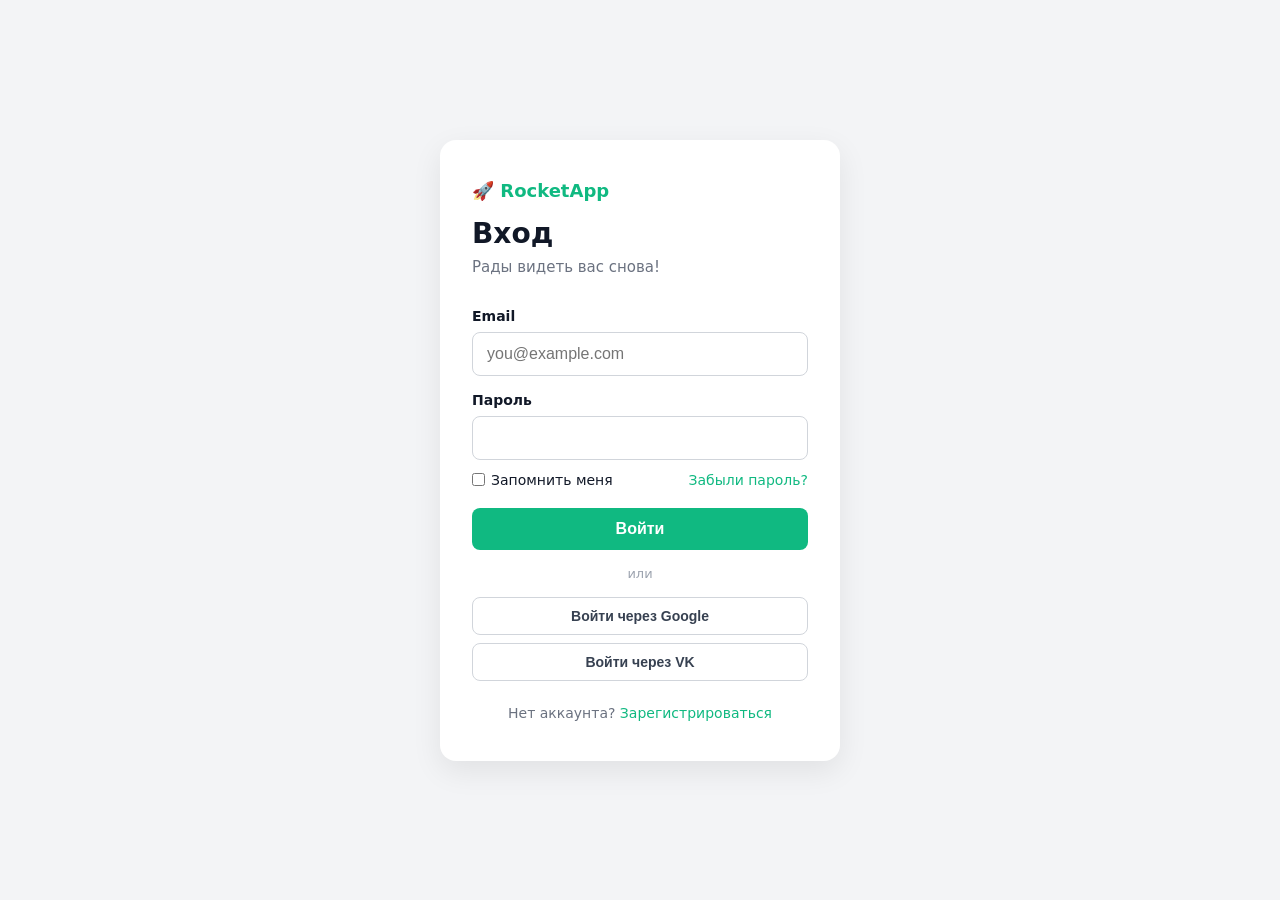
==== index.html @ 2a54b83d "Add files via upload" ====
<!DOCTYPE html>
<html lang="ru">
<head>
  <meta charset="UTF-8">
  <meta name="viewport" content="width=device-width, initial-scale=1">
  <title>Вход</title>
  <link rel="stylesheet" href="style.css">
</head>
<body>
  <main class="card">
    <div class="logo">🚀 RocketApp</div>
    <h1 class="title">Вход</h1>
    <p class="subtitle">Рады видеть вас снова!</p>

    <form class="form" action="#" method="post">
      <label class="label" for="email">Email</label>
      <input class="input" type="email" id="email" name="email" placeholder="you@example.com" required>

      <label class="label" for="password">Пароль</label>
      <input class="input" type="password" id="password" name="password" minlength="8" required>

      <div class="row">
        <label class="check"><input type="checkbox"> Запомнить меня</label>
        <a class="link" href="forgot.html">Забыли пароль?</a>
      </div>

      <button class="button" type="submit">Войти</button>
    </form>

    <div class="divider">или</div>

    <div class="social-buttons">
      <button class="social-btn" type="button">Войти через Google</button>
      <button class="social-btn" type="button">Войти через VK</button>
    </div>

    <p class="footer">Нет аккаунта? <a class="link" href="register.html">Зарегистрироваться</a></p>
  </main>
</body>
</html>
---- style.css ----
* {
  box-sizing: border-box;
  margin: 0;
  padding: 0;
}

body {
  font-family: system-ui, -apple-system, 'Segoe UI', Roboto, sans-serif;
  background: #f3f4f6;
  color: #111827;
  min-height: 100vh;
  display: flex;
  align-items: center;
  justify-content: center;
  padding: 16px;
}

.card {
  width: 100%;
  max-width: 400px;
  background: #ffffff;
  padding: 40px 32px;
  border-radius: 16px;
  box-shadow: 0 10px 30px rgba(0, 0, 0, 0.08);
}

.logo {
  font-size: 18px;
  font-weight: 800;
  color: #10b981;
  margin-bottom: 16px;
}

.title {
  font-size: 28px;
  margin-bottom: 8px;
}

.subtitle {
  color: #6b7280;
  font-size: 15px;
  margin-bottom: 24px;
}

.form {
  display: flex;
  flex-direction: column;
  gap: 8px;
}

.label {
  font-size: 14px;
  font-weight: 600;
  margin-top: 8px;
}

.input {
  padding: 12px 14px;
  border: 1px solid #d1d5db;
  border-radius: 8px;
  font-size: 16px;
  background: #ffffff;
  color: #111827;
}

.input:focus {
  outline: none;
  border-color: #10b981;
  box-shadow: 0 0 0 3px rgba(16, 185, 129, 0.2);
}

.input:user-invalid {
  border-color: #dc2626;
}

.row {
  display: flex;
  justify-content: space-between;
  align-items: center;
  font-size: 14px;
  margin-top: 4px;
}

.check {
  display: flex;
  align-items: center;
  gap: 6px;
  font-size: 14px;
  cursor: pointer;
}

.link {
  color: #10b981;
  text-decoration: none;
  font-weight: 500;
}

.link:hover {
  text-decoration: underline;
}

.button {
  margin-top: 12px;
  padding: 12px;
  border: none;
  border-radius: 8px;
  background: #10b981;
  color: #ffffff;
  font-size: 16px;
  font-weight: bold;
  cursor: pointer;
  transition: background 0.2s;
}

.button:hover {
  background: #059669;
}

.divider {
  text-align: center;
  color: #9ca3af;
  font-size: 13px;
  margin: 16px 0;
}

.social-buttons {
  display: flex;
  flex-direction: column;
  gap: 8px;
}

.social-btn {
  padding: 10px;
  border: 1px solid #d1d5db;
  border-radius: 8px;
  background: #ffffff;
  color: #374151;
  font-size: 14px;
  font-weight: 600;
  cursor: pointer;
  transition: background 0.2s;
}

.social-btn:hover {
  background: #f9fafb;
}

.footer {
  margin-top: 24px;
  text-align: center;
  font-size: 14px;
  color: #6b7280;
}

/* Адаптация под телефоны */
@media (max-width: 480px) {
  .card {
    padding: 28px 20px;
  }
  .title {
    font-size: 24px;
  }
}

/* Задание со звёздочкой: тёмная тема */
@media (prefers-color-scheme: dark) {
  body {
    background: #111827;
    color: #f9fafb;
  }
  .card {
    background: #1f2937;
    box-shadow: 0 10px 30px rgba(0, 0, 0, 0.4);
  }
  .subtitle, .footer {
    color: #9ca3af;
  }
  .input {
    background: #374151;
    border-color: #4b5563;
    color: #f9fafb;
  }
  .social-btn {
    background: #374151;
    border-color: #4b5563;
    color: #f9fafb;
  }
  .social-btn:hover {
    background: #4b5563;
  }
}
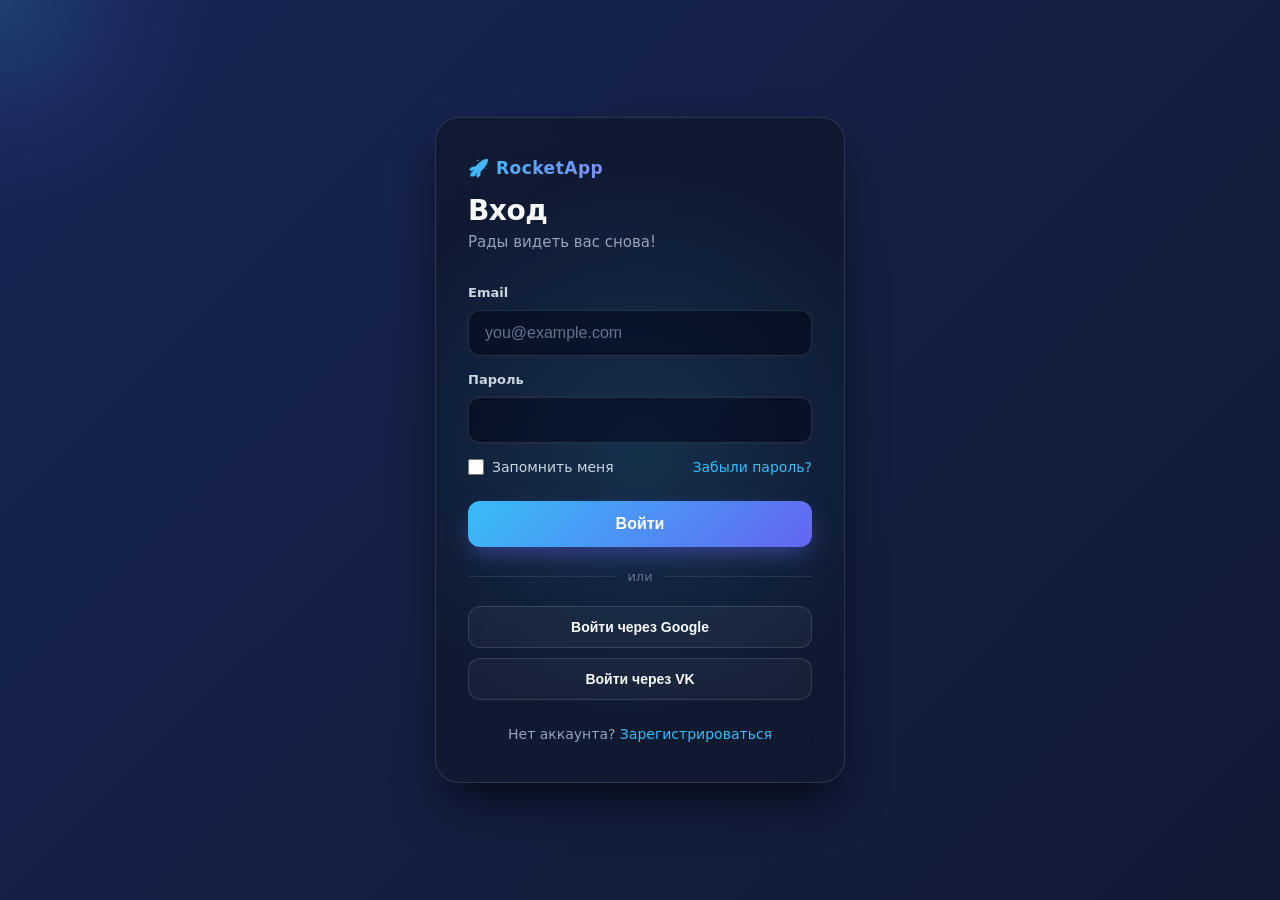
==== commit 24d04c3e: "Update index.html" ====
--- a/index.html
+++ b/index.html
@@ -38,3 +38,34 @@
   </main>
 </body>
 </html>
+  <div class="cursor-glow"></div>
+  <script>
+    const glow = document.querySelector('.cursor-glow');
+    const card = document.querySelector('.card');
+
+    document.addEventListener('mousemove', (e) => {
+      // Двигаем неоновое пятно за курсором
+      glow.style.left = e.clientX + 'px';
+      glow.style.top = e.clientY + 'px';
+
+      // Координаты курсора внутри карточки для внутреннего блика
+      const rect = card.getBoundingClientRect();
+      const x = e.clientX - rect.left;
+      const y = e.clientY - rect.top;
+      card.style.setProperty('--mouse-x', `${x}px`);
+      card.style.setProperty('--mouse-y', `${y}px`);
+
+      // Лёгкий 3D-наклон карточки
+      const centerX = window.innerWidth / 2;
+      const centerY = window.innerHeight / 2;
+      const rotateX = ((e.clientY - centerY) / centerY) * -4;
+      const rotateY = ((e.clientX - centerX) / centerX) * 4;
+      card.style.transform = `perspective(1000px) rotateX(${rotateX}deg) rotateY(${rotateY}deg)`;
+    });
+
+    // Возвращаем карточку ровно, если мышь ушла с экрана
+    document.addEventListener('mouseleave', () => {
+      card.style.transform = 'perspective(1000px) rotateX(0deg) rotateY(0deg)';
+    });
+  </script>
+</body>
--- a/style.css
+++ b/style.css
@@ -6,71 +6,173 @@
 
 body {
   font-family: system-ui, -apple-system, 'Segoe UI', Roboto, sans-serif;
-  background: #f3f4f6;
-  color: #111827;
+  background: linear-gradient(-45deg, #020617, #1e1b4b, #0f172a, #172554);
+  background-size: 400% 400%;
+  animation: gradientBG 12s ease infinite;
+  color: #f8fafc;
   min-height: 100vh;
   display: flex;
   align-items: center;
   justify-content: center;
   padding: 16px;
+  overflow-x: hidden;
+  position: relative;
+}
+
+/* Плавно переливающийся фон */
+@keyframes gradientBG {
+  0% { background-position: 0% 50%; }
+  50% { background-position: 100% 50%; }
+  100% { background-position: 0% 50%; }
+}
+
+/* Светящееся пятно, которое следует за курсором */
+.cursor-glow {
+  position: fixed;
+  top: 0;
+  left: 0;
+  width: 450px;
+  height: 450px;
+  background: radial-gradient(circle, rgba(56, 189, 248, 0.18) 0%, rgba(99, 102, 241, 0.08) 40%, transparent 70%);
+  border-radius: 50%;
+  pointer-events: none;
+  transform: translate(-50%, -50%);
+  z-index: 0;
+  transition: width 0.3s, height 0.3s;
 }
 
 .card {
+  position: relative;
+  z-index: 1;
   width: 100%;
-  max-width: 400px;
-  background: #ffffff;
+  max-width: 410px;
+  background: rgba(15, 23, 42, 0.7);
+  backdrop-filter: blur(20px);
+  -webkit-backdrop-filter: blur(20px);
+  border: 1px solid rgba(255, 255, 255, 0.12);
   padding: 40px 32px;
-  border-radius: 16px;
-  box-shadow: 0 10px 30px rgba(0, 0, 0, 0.08);
+  border-radius: 24px;
+  box-shadow: 0 25px 50px -12px rgba(0, 0, 0, 0.75);
+  animation: cardAppear 0.7s cubic-bezier(0.16, 1, 0.3, 1) forwards;
+  transition: transform 0.15s ease-out, border-color 0.3s ease, box-shadow 0.3s ease;
+  overflow: hidden;
+}
+
+/* Плавный вылет карточки при загрузке */
+@keyframes cardAppear {
+  0% {
+    opacity: 0;
+    transform: translateY(30px) scale(0.95);
+  }
+  100% {
+    opacity: 1;
+    transform: translateY(0) scale(1);
+  }
+}
+
+/* Внутренний блик на самой карточке от курсора */
+.card::before {
+  content: '';
+  position: absolute;
+  top: 0;
+  left: 0;
+  right: 0;
+  bottom: 0;
+  background: radial-gradient(
+    350px circle at var(--mouse-x, 50%) var(--mouse-y, 50%),
+    rgba(56, 189, 248, 0.14),
+    transparent 80%
+  );
+  pointer-events: none;
+  z-index: -1;
+}
+
+.card:hover {
+  border-color: rgba(56, 189, 248, 0.4);
+  box-shadow: 0 30px 60px -12px rgba(56, 189, 248, 0.15);
 }
 
 .logo {
-  font-size: 18px;
+  display: inline-block;
+  font-size: 17px;
   font-weight: 800;
-  color: #10b981;
+  letter-spacing: 0.5px;
+  background: linear-gradient(135deg, #38bdf8, #818cf8);
+  -webkit-background-clip: text;
+  -webkit-text-fill-color: transparent;
   margin-bottom: 16px;
+  animation: floatLogo 3s ease-in-out infinite;
+}
+
+/* Лёгкое покачивание логотипа */
+@keyframes floatLogo {
+  0%, 100% { transform: translateY(0); }
+  50% { transform: translateY(-4px); }
 }
 
 .title {
   font-size: 28px;
-  margin-bottom: 8px;
+  font-weight: 700;
+  margin-bottom: 6px;
+  letter-spacing: -0.5px;
 }
 
 .subtitle {
-  color: #6b7280;
+  color: #94a3b8;
   font-size: 15px;
-  margin-bottom: 24px;
+  margin-bottom: 28px;
 }
 
 .form {
   display: flex;
   flex-direction: column;
-  gap: 8px;
+  gap: 10px;
 }
 
 .label {
-  font-size: 14px;
+  font-size: 13px;
   font-weight: 600;
-  margin-top: 8px;
+  color: #cbd5e1;
+  margin-top: 6px;
 }
 
 .input {
-  padding: 12px 14px;
-  border: 1px solid #d1d5db;
-  border-radius: 8px;
+  padding: 13px 16px;
+  border: 1px solid rgba(255, 255, 255, 0.12);
+  border-radius: 12px;
   font-size: 16px;
-  background: #ffffff;
-  color: #111827;
+  background: rgba(2, 6, 23, 0.55);
+  color: #ffffff;
+  transition: all 0.25s cubic-bezier(0.4, 0, 0.2, 1);
+}
+
+.input::placeholder {
+  color: #64748b;
+}
+
+.input:hover {
+  border-color: rgba(255, 255, 255, 0.25);
 }
 
 .input:focus {
   outline: none;
-  border-color: #10b981;
-  box-shadow: 0 0 0 3px rgba(16, 185, 129, 0.2);
+  border-color: #38bdf8;
+  background: rgba(2, 6, 23, 0.85);
+  transform: scale(1.015);
+  box-shadow: 0 0 0 4px rgba(56, 189, 248, 0.2);
 }
 
 .input:user-invalid {
-  border-color: #dc2626;
+  border-color: #f43f5e;
+  box-shadow: 0 0 0 4px rgba(244, 63, 94, 0.2);
+  animation: shake 0.3s ease-in-out;
+}
+
+/* Встряска при ошибке ввода */
+@keyframes shake {
+  0%, 100% { transform: translateX(0); }
+  25% { transform: translateX(-5px); }
+  75% { transform: translateX(5px); }
 }
 
 .row {
@@ -78,115 +180,136 @@
   justify-content: space-between;
   align-items: center;
   font-size: 14px;
-  margin-top: 4px;
+  margin-top: 6px;
 }
 
 .check {
   display: flex;
   align-items: center;
-  gap: 6px;
+  gap: 8px;
   font-size: 14px;
+  color: #cbd5e1;
   cursor: pointer;
 }
 
+.check input[type="checkbox"] {
+  accent-color: #38bdf8;
+  width: 16px;
+  height: 16px;
+  cursor: pointer;
+}
+
 .link {
-  color: #10b981;
+  color: #38bdf8;
   text-decoration: none;
   font-weight: 500;
+  transition: color 0.2s, text-shadow 0.2s;
 }
 
 .link:hover {
+  color: #7dd3fc;
+  text-shadow: 0 0 8px rgba(56, 189, 248, 0.5);
   text-decoration: underline;
 }
 
 .button {
-  margin-top: 12px;
-  padding: 12px;
+  position: relative;
+  overflow: hidden;
+  margin-top: 16px;
+  padding: 14px;
   border: none;
-  border-radius: 8px;
-  background: #10b981;
+  border-radius: 12px;
+  background: linear-gradient(135deg, #38bdf8, #6366f1);
   color: #ffffff;
   font-size: 16px;
-  font-weight: bold;
+  font-weight: 700;
   cursor: pointer;
-  transition: background 0.2s;
+  box-shadow: 0 10px 25px -5px rgba(99, 102, 241, 0.5);
+  transition: transform 0.2s ease, box-shadow 0.2s ease;
+}
+
+/* Световой блик, пробегающий по кнопке при наведении */
+.button::after {
+  content: '';
+  position: absolute;
+  top: 0;
+  left: -100%;
+  width: 60%;
+  height: 100%;
+  background: linear-gradient(90deg, transparent, rgba(255, 255, 255, 0.35), transparent);
+  transform: skewX(-20deg);
+  transition: left 0.5s ease;
+}
+
+.button:hover::after {
+  left: 140%;
 }
 
 .button:hover {
-  background: #059669;
+  transform: translateY(-2px) scale(1.01);
+  box-shadow: 0 15px 30px -5px rgba(56, 189, 248, 0.6);
+}
+
+.button:active {
+  transform: translateY(1px) scale(0.99);
 }
 
 .divider {
+  display: flex;
+  align-items: center;
   text-align: center;
-  color: #9ca3af;
+  color: #64748b;
   font-size: 13px;
-  margin: 16px 0;
-}
+  margin: 22px 0;
+}
+
+.divider::before,
+.divider::after {
+  content: '';
+  flex: 1;
+  border-bottom: 1px solid rgba(255, 255, 255, 0.1);
+}
+
+.divider::before { margin-right: 12px; }
+.divider::after { margin-left: 12px; }
 
 .social-buttons {
   display: flex;
   flex-direction: column;
-  gap: 8px;
+  gap: 10px;
 }
 
 .social-btn {
-  padding: 10px;
-  border: 1px solid #d1d5db;
-  border-radius: 8px;
-  background: #ffffff;
-  color: #374151;
+  padding: 12px;
+  border: 1px solid rgba(255, 255, 255, 0.12);
+  border-radius: 12px;
+  background: rgba(255, 255, 255, 0.04);
+  color: #f8fafc;
   font-size: 14px;
   font-weight: 600;
   cursor: pointer;
-  transition: background 0.2s;
+  transition: all 0.25s ease;
 }
 
 .social-btn:hover {
-  background: #f9fafb;
+  background: rgba(255, 255, 255, 0.12);
+  border-color: rgba(56, 189, 248, 0.4);
+  transform: translateY(-2px);
 }
 
 .footer {
-  margin-top: 24px;
+  margin-top: 26px;
   text-align: center;
   font-size: 14px;
-  color: #6b7280;
-}
-
-/* Адаптация под телефоны */
+  color: #94a3b8;
+}
+
 @media (max-width: 480px) {
   .card {
-    padding: 28px 20px;
+    padding: 30px 20px;
+    border-radius: 20px;
   }
   .title {
     font-size: 24px;
   }
 }
-
-/* Задание со звёздочкой: тёмная тема */
-@media (prefers-color-scheme: dark) {
-  body {
-    background: #111827;
-    color: #f9fafb;
-  }
-  .card {
-    background: #1f2937;
-    box-shadow: 0 10px 30px rgba(0, 0, 0, 0.4);
-  }
-  .subtitle, .footer {
-    color: #9ca3af;
-  }
-  .input {
-    background: #374151;
-    border-color: #4b5563;
-    color: #f9fafb;
-  }
-  .social-btn {
-    background: #374151;
-    border-color: #4b5563;
-    color: #f9fafb;
-  }
-  .social-btn:hover {
-    background: #4b5563;
-  }
-}
-
